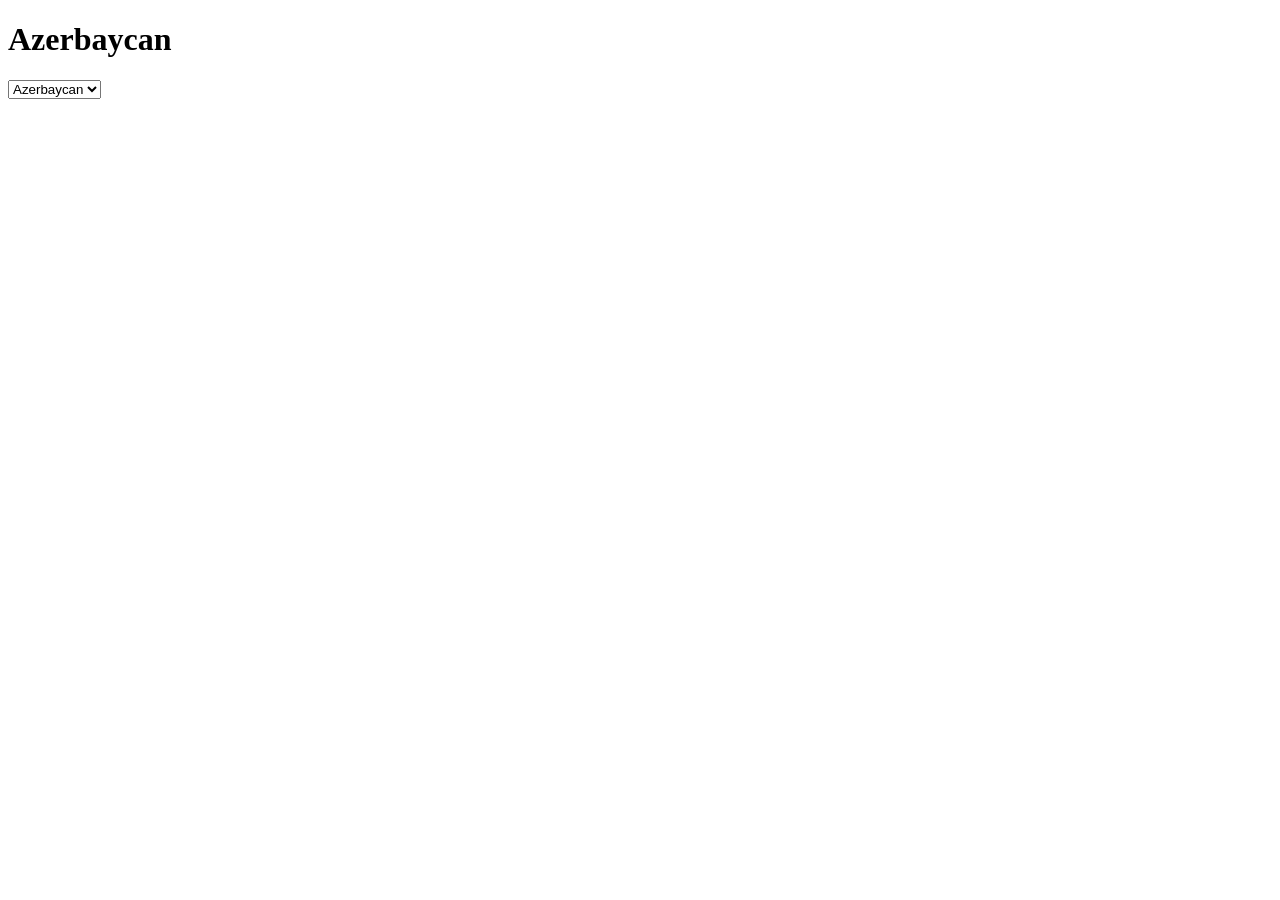
==== index.html @ 1c98c0eb "*" ====
<!DOCTYPE html>
<html lang="en">
<head>
    <meta charset="UTF-8">
    <meta name="viewport" content="width=device-width, initial-scale=1.0">
    <title>Document</title>
    <link rel="stylesheet" href="style.css">
</head>
<body>

    <h1 id="header"></h1>

    <select name="country" id="country">
        
    </select>


    <script src="index.js"></script>
    
</body>
</html>
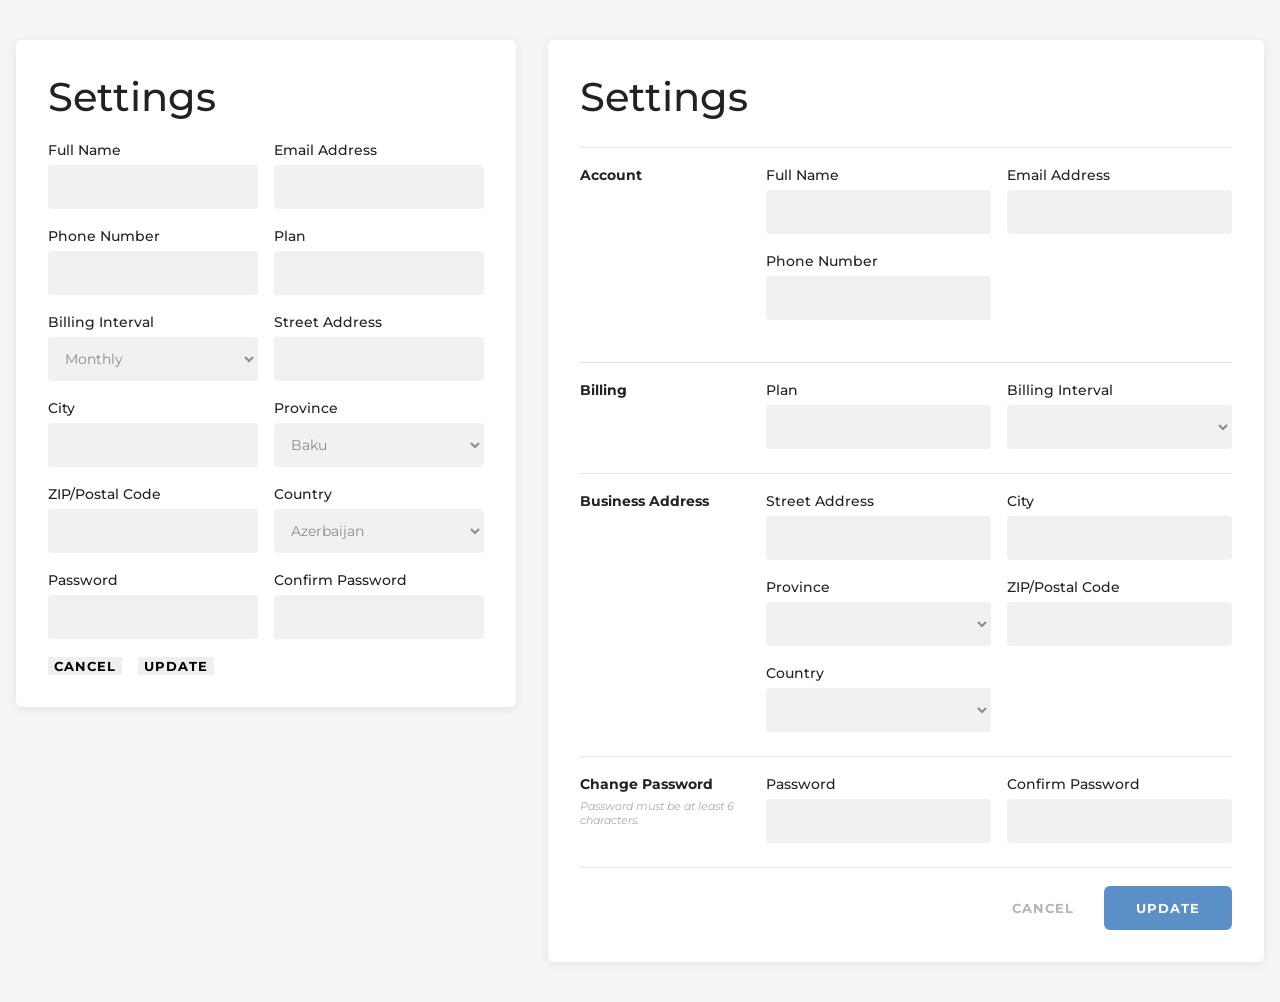
==== commit 96fcd807: "Fixed bugs and updated" ====
--- a/index.html
+++ b/index.html
@@ -3,19 +3,211 @@
 <head>
     <meta charset="UTF-8">
     <meta name="viewport" content="width=device-width, initial-scale=1.0">
-    <title>Document</title>
+    <title>Settings</title>
     <link rel="stylesheet" href="style.css">
 </head>
 <body>
 
-    <h1 id="header"></h1>
-
-    <select name="country" id="country">
-        
-    </select>
-
+    <!-- SOL -->
+    <section id="left-section">
+        <h1 id="header">Settings</h1>
+        <form>
+            <label for="l-fullname">Full Name
+                <input type="text" id="l-fullname" name="l-fullname">
+            </label>
+
+
+            <label for="l-email">Email Address
+                <input type="email" id="l-email" name="l-email">
+            </label>
+
+
+            <label for="l-phone">Phone Number
+                <input type="tel" id="l-phone" name="l-phone">
+            </label>
+
+
+
+            <label for="l-plan">Plan
+                <input type="text" id="l-plan" name="l-plan">
+            </label>
+
+
+
+            <label for="l-billing">Billing Interval
+                <select id="l-billing" name="l-billing">
+                   
+                </select>
+            </label>
+
+
+
+
+            <label for="l-street">Street Address
+                <input type="text" id="l-street" name="l-street">
+            </label>
+
+
+
+
+
+            <label for="l-city">City
+                <input type="text" id="l-city" name="l-city">
+            </label>
+
+
+            <label for="l-province">Province
+                <select id="l-province" name="l-province">
+
+                </select>
+            </label>
+
+
+
+            <label for="l-zip">ZIP/Postal Code
+                <input type="text" id="l-zip" name="l-zip">
+            </label>
+
+
+            <label for="l-country">Country
+                <select id="l-country" name="l-country"></select>
+            </label>
+
+
+
+            <label for="l-password">Password
+                <input type="password" id="l-password" name="l-password">
+            </label>
+
+
+            <label for="l-confirm">Confirm Password
+                <input type="password" id="l-confirm" name="l-confirm-password">
+            </label>
+
+            <button type="reset" id="cancel">Cancel</button>
+            <button type="submit" id="update">Update</button>
+        </form>
+    </section>
+
+    <!-- SAĞ -->
+    <section id="right-section">
+        <h1>Settings</h1>
+        <form>
+            <hr>
+            <h2 class="span3">Account</h2>
+            <label for="r-fullnam">Full Name
+                <input type="text" id="r-fullname" name="r-fullname">
+            </label>
+
+
+
+            <label for="r-email">Email Address
+                <input type="email" id="r-email" name="r-email">
+            </label>
+
+
+
+
+            <label for="r-phone">Phone Number
+                <input type="tel" id="r-phone" name="r-phone">
+            </label>
+
+
+
+
+            <hr>
+
+
+            <h2>Billing</h2>
+            <label for="r-plan">Plan
+                <input type="text" id="r-plan" name="r-plan">
+            </label>
+
+
+
+
+            <label for="r-billing">Billing Interval
+                <select id="r-billing" name="r-billing">
+                    
+                </select>
+            </label>
+
+
+
+
+            <hr>
+            <h2 class="span3">Business Address</h2>
+            <label for="r-street">Street Address
+                <input type="text" id="r-street" name="r-street">
+            </label>
+
+
+
+
+            <label for="r-city">City
+                <input type="text" id="r-city" name="r-city">
+            </label>
+
+
+
+
+            <label for="r-province">Province
+                <select id="r-province" name="r-province"></select>
+            </label>
+
+
+
+
+
+            <label for="r-zip">ZIP/Postal Code
+                <input type="text" id="r-zip" name="r-zip">
+            </label>
+
+
+
+
+
+            <label for="r-country">Country
+                <select id="r-country" name="r-country"></select>
+            </label>
+
+            <hr>
+
+
+
+
+            <h2>Change Password <small>Password must be at least 6 characters.</small></h2>
+            <label for="r-password">Password
+                <input type="password" id="r-password" name="r-password">
+            </label>
+
+
+
+
+
+
+            <label for="r-confirm-password">Confirm Password
+                <input type="password" id="r-confirm-password" name="r-confirm-password">
+            </label>
+
+
+
+
+
+
+            <hr>
+            <footer>
+                <button type="reset" class="cancel">Cancel</button>
+                <button type="submit" class="update">Update</button>
+            </footer>
+
+
+
+
+
+        </form>
+    </section>
 
     <script src="index.js"></script>
-    
 </body>
 </html>
--- a/style.css
+++ b/style.css
@@ -0,0 +1,156 @@
+@import url("https://fonts.googleapis.com/css2?family=Montserrat:wght@400;500;600;700&display=swap");
+
+* { box-sizing: border-box; }
+
+body {
+    margin: 0;
+    padding: 40px 16px;
+    display: flex;
+    gap: 32px;
+    align-items: flex-start;
+    justify-content: center;
+    background: #f4f5f7;
+    font-family: "Montserrat", Arial, sans-serif;
+    color: #222;
+}
+
+section {
+    background: #fff;
+    border-radius: 6px;
+    padding: 32px;
+    box-shadow: 0 2px 10px rgba(0, 0, 0, 0.08);
+}
+
+#left-section  { flex: 0 0 500px; }
+#right-section { flex: 1; max-width: 760px; }
+
+h1 {
+    margin: 0 0 20px;
+    font-size: 40px;
+    font-weight: 500;
+}
+
+/* ortaq: label + input + select */
+label {
+    display: flex;
+    flex-direction: column;
+    gap: 6px;
+    font-size: 14px;
+    font-weight: 500;
+}
+
+input, select {
+    width: 100%;
+    height: 44px;
+    padding: 0 12px;
+    border: 1px solid transparent;
+    border-radius: 4px;
+    background: #f1f1f1;
+    font-family: inherit;
+    font-size: 14px;
+    color: #222;
+}
+
+select { color: #8a8a8a; cursor: pointer; }
+
+input:focus, select:focus {
+    outline: none;
+    border-color: #5b8fc7;
+    background: #fff;
+}
+
+button {
+    font-family: inherit;
+    font-size: 13px;
+    font-weight: 700;
+    letter-spacing: 1px;
+    text-transform: uppercase;
+    cursor: pointer;
+    border: none;
+}
+
+.cancel { background: none; color: #b5b5b5; }
+.cancel:hover { color: #222; }
+
+.update {
+    padding: 14px 32px;
+    border-radius: 6px;
+    background: #5b8fc7;
+    color: #fff;
+}
+.update:hover { background: #4a7bb2; }
+
+/* ---------- SOL: flex ---------- */
+#left-section form {
+    display: flex;
+    flex-wrap: wrap;
+    gap: 18px 16px;
+}
+
+#left-section label { flex: 1 1 calc(50% - 8px); }
+#left-section label.full { flex-basis: 100%; }
+
+#left-section .cancel { margin-left: auto; align-self: center; }
+#left-section .update { margin-left: 8px; }
+
+/* ---------- SAĞ: grid ---------- */
+#right-section form {
+    display: grid;
+    grid-template-columns: 170px 1fr 1fr;
+    gap: 18px 16px;
+}
+
+#right-section hr {
+    grid-column: 1 / -1;
+    width: 100%;
+    margin: 6px 0 0;
+    border: none;
+    border-top: 1px solid #e3e3e3;
+}
+
+#right-section h2 {
+    grid-column: 1;
+    margin: 0;
+    font-size: 14px;
+    font-weight: 700;
+}
+#right-section h2.span3 { grid-row: span 3; }
+
+#right-section small {
+    display: block;
+    margin-top: 6px;
+    font-size: 11px;
+    font-style: italic;
+    font-weight: 400;
+    color: #aaa;
+}
+
+#right-section .wide { grid-column: 2 / -1; }
+#right-section .col2 { grid-column: 2; }
+#right-section .col3 { grid-column: 3; }
+
+#right-section footer {
+    grid-column: 2 / -1;
+    display: flex;
+    justify-content: flex-end;
+    align-items: center;
+    gap: 24px;
+}
+
+/* ---------- responsive ---------- */
+@media (max-width: 1100px) {
+    body { flex-direction: column; align-items: center; }
+    #left-section, #right-section { flex: none; width: 100%; max-width: 640px; }
+}
+
+@media (max-width: 600px) {
+    section { padding: 20px; }
+    h1 { font-size: 32px; }
+    #left-section label { flex-basis: 100%; }
+    #right-section form { grid-template-columns: 1fr; }
+    #right-section h2,
+    #right-section .wide,
+    #right-section .col2,
+    #right-section .col3,
+    #right-section footer { grid-column: 1; grid-row: auto; }
+}
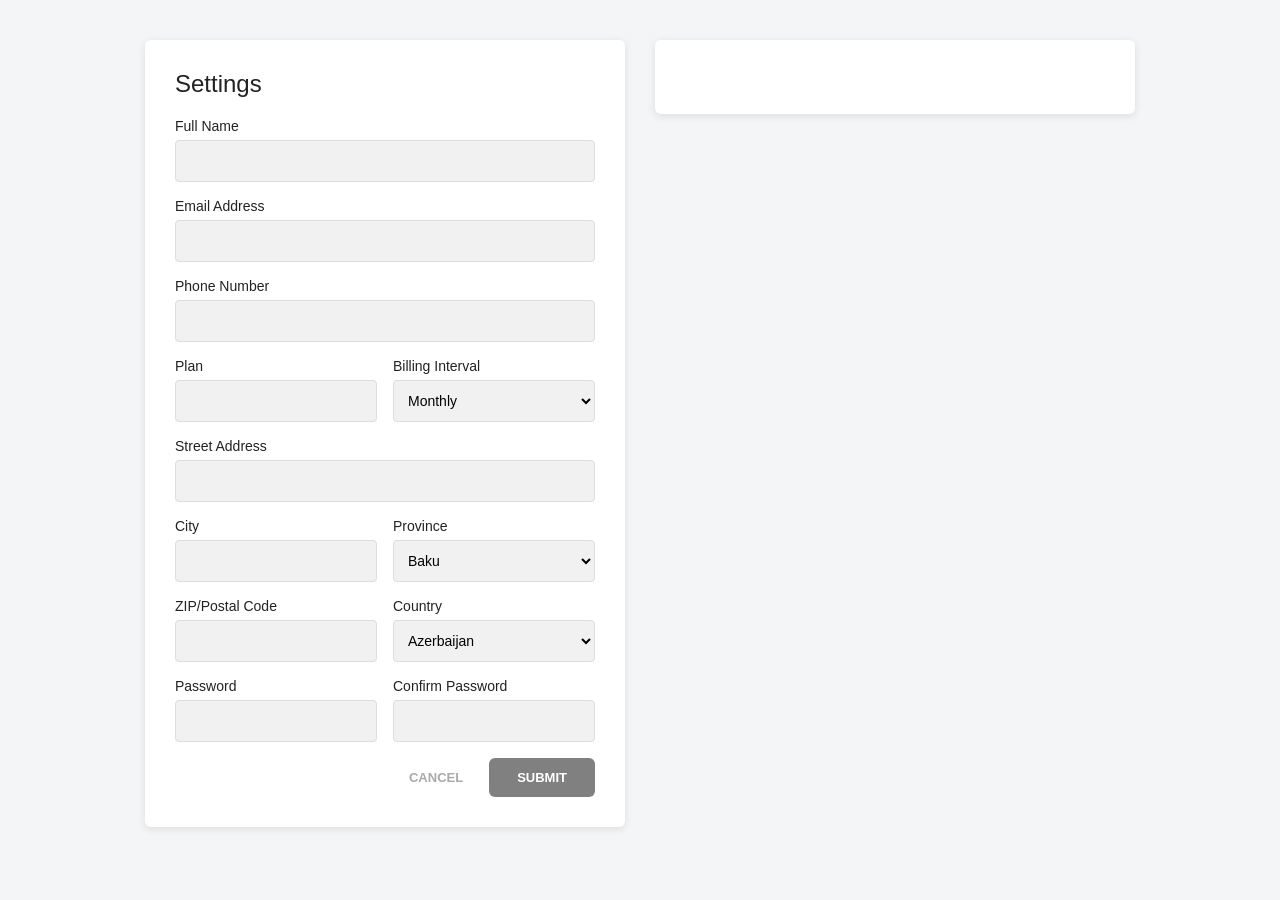
==== commit 24fecaf9: "Fixed bugs and updated" ====
--- a/index.html
+++ b/index.html
@@ -7,205 +7,92 @@
     <link rel="stylesheet" href="style.css">
 </head>
 <body>
-
-    <!-- SOL -->
     <section id="left-section">
         <h1 id="header">Settings</h1>
         <form>
-            <label for="l-fullname">Full Name
+            <div class="field">
+                <label for="l-fullname">Full Name</label>
                 <input type="text" id="l-fullname" name="l-fullname">
-            </label>
+            </div>
 
+            <div class="field">
+                <label for="l-email">Email Address</label>
+                <input type="email" id="l-email" name="l-email">
+            </div>
 
-            <label for="l-email">Email Address
-                <input type="email" id="l-email" name="l-email">
-            </label>
+            <div class="field">
+                <label for="l-phone">Phone Number</label>
+                <input type="tel" id="l-phone" name="l-phone">
+            </div>
 
+            <div class="row">
+                <div class="field">
+                    <label for="l-plan">Plan</label>
+                    <input type="text" id="l-plan" name="l-plan">
+                </div>
+                <div class="field">
+                    <label for="l-billing">Billing Interval</label>
+                    <select id="l-billing" name="l-billing"></select>
+                </div>
+            </div>
 
-            <label for="l-phone">Phone Number
-                <input type="tel" id="l-phone" name="l-phone">
-            </label>
+            <div class="field">
+                <label for="l-street">Street Address</label>
+                <input type="text" id="l-street" name="l-street">
+            </div>
 
+            <div class="row">
+                <div class="field">
+                    <label for="l-city">City</label>
+                    <input type="text" id="l-city" name="l-city">
+                </div>
+                <div class="field">
+                    <label for="l-province">Province</label>
+                    <select id="l-province" name="l-province"></select>
+                </div>
+            </div>
 
+            <div class="row">
+                <div class="field">
+                    <label for="l-zip">ZIP/Postal Code</label>
+                    <input type="text" id="l-zip" name="l-zip">
+                </div>
+                <div class="field">
+                    <label for="l-country">Country</label>
+                    <select id="l-country" name="l-country"></select>
+                </div>
+            </div>
 
-            <label for="l-plan">Plan
-                <input type="text" id="l-plan" name="l-plan">
-            </label>
+            <div class="row">
+                <div class="field">
+                    <label for="l-password">Password</label>
+                    <input type="password" id="l-password" name="l-password">
+                </div>
+                <div class="field">
+                    <label for="l-confirm">Confirm Password</label>
+                    <input type="password" id="l-confirm" name="l-confirm">
+                </div>
+            </div>
 
-
-
-            <label for="l-billing">Billing Interval
-                <select id="l-billing" name="l-billing">
-                   
-                </select>
-            </label>
-
-
-
-
-            <label for="l-street">Street Address
-                <input type="text" id="l-street" name="l-street">
-            </label>
-
-
-
-
-
-            <label for="l-city">City
-                <input type="text" id="l-city" name="l-city">
-            </label>
-
-
-            <label for="l-province">Province
-                <select id="l-province" name="l-province">
-
-                </select>
-            </label>
-
-
-
-            <label for="l-zip">ZIP/Postal Code
-                <input type="text" id="l-zip" name="l-zip">
-            </label>
-
-
-            <label for="l-country">Country
-                <select id="l-country" name="l-country"></select>
-            </label>
-
-
-
-            <label for="l-password">Password
-                <input type="password" id="l-password" name="l-password">
-            </label>
-
-
-            <label for="l-confirm">Confirm Password
-                <input type="password" id="l-confirm" name="l-confirm-password">
-            </label>
-
-            <button type="reset" id="cancel">Cancel</button>
-            <button type="submit" id="update">Update</button>
+            <div class="buttons">
+                <button type="reset" id="cancel" class="cancel">Cancel</button>
+                <button type="submit" id="submit" class="submit">Submit</button>
+            </div>
         </form>
     </section>
 
-    <!-- SAĞ -->
-    <section id="right-section">
-        <h1>Settings</h1>
-        <form>
-            <hr>
-            <h2 class="span3">Account</h2>
-            <label for="r-fullnam">Full Name
-                <input type="text" id="r-fullname" name="r-fullname">
-            </label>
-
-
-
-            <label for="r-email">Email Address
-                <input type="email" id="r-email" name="r-email">
-            </label>
-
-
-
-
-            <label for="r-phone">Phone Number
-                <input type="tel" id="r-phone" name="r-phone">
-            </label>
-
-
-
-
-            <hr>
-
-
-            <h2>Billing</h2>
-            <label for="r-plan">Plan
-                <input type="text" id="r-plan" name="r-plan">
-            </label>
-
-
-
-
-            <label for="r-billing">Billing Interval
-                <select id="r-billing" name="r-billing">
-                    
-                </select>
-            </label>
-
-
-
-
-            <hr>
-            <h2 class="span3">Business Address</h2>
-            <label for="r-street">Street Address
-                <input type="text" id="r-street" name="r-street">
-            </label>
-
-
-
-
-            <label for="r-city">City
-                <input type="text" id="r-city" name="r-city">
-            </label>
-
-
-
-
-            <label for="r-province">Province
-                <select id="r-province" name="r-province"></select>
-            </label>
-
-
-
-
-
-            <label for="r-zip">ZIP/Postal Code
-                <input type="text" id="r-zip" name="r-zip">
-            </label>
-
-
-
-
-
-            <label for="r-country">Country
-                <select id="r-country" name="r-country"></select>
-            </label>
-
-            <hr>
-
-
-
-
-            <h2>Change Password <small>Password must be at least 6 characters.</small></h2>
-            <label for="r-password">Password
-                <input type="password" id="r-password" name="r-password">
-            </label>
-
-
-
-
-
-
-            <label for="r-confirm-password">Confirm Password
-                <input type="password" id="r-confirm-password" name="r-confirm-password">
-            </label>
-
-
-
-
-
-
-            <hr>
-            <footer>
-                <button type="reset" class="cancel">Cancel</button>
-                <button type="submit" class="update">Update</button>
-            </footer>
-
-
-
-
-
-        </form>
+    <section id="result-section">
+        <h1 id="out-fullname"></h1>
+        <h1 id="out-email"></h1>
+        <h1 id="out-phone"></h1>
+        <h1 id="out-plan"></h1>
+        <h1 id="out-billing"></h1>
+        <h1 id="out-street"></h1>
+        <h1 id="out-city"></h1>
+        <h1 id="out-province"></h1>
+        <h1 id="out-zip"></h1>
+        <h1 id="out-country"></h1>
+        <h1 id="out-password"></h1>
     </section>
 
     <script src="index.js"></script>
--- a/style.css
+++ b/style.css
@@ -1,156 +1,180 @@
-@import url("https://fonts.googleapis.com/css2?family=Montserrat:wght@400;500;600;700&display=swap");
-
-* { box-sizing: border-box; }
+* {
+    box-sizing: border-box;
+}
 
 body {
     margin: 0;
     padding: 40px 16px;
     display: flex;
-    gap: 32px;
+    gap: 30px;
     align-items: flex-start;
     justify-content: center;
     background: #f4f5f7;
-    font-family: "Montserrat", Arial, sans-serif;
+    font-family: Arial, sans-serif;
     color: #222;
 }
 
 section {
     background: #fff;
+    padding: 30px;
     border-radius: 6px;
-    padding: 32px;
-    box-shadow: 0 2px 10px rgba(0, 0, 0, 0.08);
+    box-shadow: 0 2px 8px rgba(0, 0, 0, 0.1);
 }
 
-#left-section  { flex: 0 0 500px; }
-#right-section { flex: 1; max-width: 760px; }
+#left-section {
+    width: 480px;
+}
+
+#right-section {
+    width: 700px;
+}
 
 h1 {
     margin: 0 0 20px;
-    font-size: 40px;
     font-weight: 500;
 }
 
-/* ortaq: label + input + select */
-label {
-    display: flex;
-    flex-direction: column;
-    gap: 6px;
-    font-size: 14px;
-    font-weight: 500;
+/* label + input */
+.field {
+    flex: 1;
+    margin-bottom: 16px;
 }
 
-input, select {
+label {
+    display: block;
+    margin-bottom: 6px;
+    font-size: 14px;
+}
+
+input,
+select {
     width: 100%;
-    height: 44px;
-    padding: 0 12px;
-    border: 1px solid transparent;
+    height: 42px;
+    padding: 0 10px;
+    border: 1px solid #ddd;
     border-radius: 4px;
     background: #f1f1f1;
-    font-family: inherit;
     font-size: 14px;
-    color: #222;
 }
 
-select { color: #8a8a8a; cursor: pointer; }
-
-input:focus, select:focus {
+input:focus,
+select:focus {
     outline: none;
     border-color: #5b8fc7;
     background: #fff;
 }
 
+.row {
+    display: flex;
+    gap: 16px;
+}
+
+/* düymələr */
+.buttons,
+footer {
+    display: flex;
+    justify-content: flex-end;
+    align-items: center;
+    gap: 20px;
+}
+
 button {
-    font-family: inherit;
-    font-size: 13px;
-    font-weight: 700;
-    letter-spacing: 1px;
-    text-transform: uppercase;
     cursor: pointer;
     border: none;
+    font-size: 13px;
+    font-weight: bold;
+    text-transform: uppercase;
 }
 
-.cancel { background: none; color: #b5b5b5; }
-.cancel:hover { color: #222; }
+.cancel {
+    background: none;
+    color: #aaa;
+}
 
-.update {
-    padding: 14px 32px;
+.submit {
+    padding: 12px 28px;
     border-radius: 6px;
     background: #5b8fc7;
     color: #fff;
 }
-.update:hover { background: #4a7bb2; }
 
-/* ---------- SOL: flex ---------- */
-#left-section form {
+
+.group {
     display: flex;
-    flex-wrap: wrap;
-    gap: 18px 16px;
+    gap: 20px;
+    padding-top: 20px;
+    margin-bottom: 10px;
+    border-top: 1px solid #ddd;
 }
 
-#left-section label { flex: 1 1 calc(50% - 8px); }
-#left-section label.full { flex-basis: 100%; }
-
-#left-section .cancel { margin-left: auto; align-self: center; }
-#left-section .update { margin-left: 8px; }
-
-/* ---------- SAĞ: grid ---------- */
-#right-section form {
-    display: grid;
-    grid-template-columns: 170px 1fr 1fr;
-    gap: 18px 16px;
+.group h2 {
+    width: 160px;
+    margin: 0;
+    font-size: 14px;
 }
 
-#right-section hr {
-    grid-column: 1 / -1;
-    width: 100%;
-    margin: 6px 0 0;
-    border: none;
-    border-top: 1px solid #e3e3e3;
-}
-
-#right-section h2 {
-    grid-column: 1;
-    margin: 0;
-    font-size: 14px;
-    font-weight: 700;
-}
-#right-section h2.span3 { grid-row: span 3; }
-
-#right-section small {
+.group small {
     display: block;
     margin-top: 6px;
     font-size: 11px;
+    font-weight: normal;
     font-style: italic;
-    font-weight: 400;
     color: #aaa;
 }
 
-#right-section .wide { grid-column: 2 / -1; }
-#right-section .col2 { grid-column: 2; }
-#right-section .col3 { grid-column: 3; }
-
-#right-section footer {
-    grid-column: 2 / -1;
-    display: flex;
-    justify-content: flex-end;
-    align-items: center;
-    gap: 24px;
+.group-body {
+    flex: 1;
 }
 
-/* ---------- responsive ---------- */
-@media (max-width: 1100px) {
-    body { flex-direction: column; align-items: center; }
-    #left-section, #right-section { flex: none; width: 100%; max-width: 640px; }
+.half {
+    width: 50%;
+    flex: none;
+}
+
+
+@media (max-width: 1250px) {
+    body {
+        flex-direction: column;
+        align-items: center;
+    }
+
+    #left-section,
+    #right-section {
+        width: 100%;
+        max-width: 700px;
+    }
 }
 
 @media (max-width: 600px) {
-    section { padding: 20px; }
-    h1 { font-size: 32px; }
-    #left-section label { flex-basis: 100%; }
-    #right-section form { grid-template-columns: 1fr; }
-    #right-section h2,
-    #right-section .wide,
-    #right-section .col2,
-    #right-section .col3,
-    #right-section footer { grid-column: 1; grid-row: auto; }
+    .row,
+    .group {
+        flex-direction: column;
+        gap: 0;
+    }
+
+    .group h2 {
+        width: 100%;
+        margin-bottom: 12px;
+    }
+
+    .half {
+        width: 100%;
+    }
+}
+
+
+
+#result-section {
+    width: 480px;
+}
+
+#result-section h1 {
+    margin: 0 0 14px;
+    font-size: 20px;
+    font-weight: 500;
+}
+
+#result-section span {
+    font-weight: 700;
+    color: #5b8fc7;
 }
